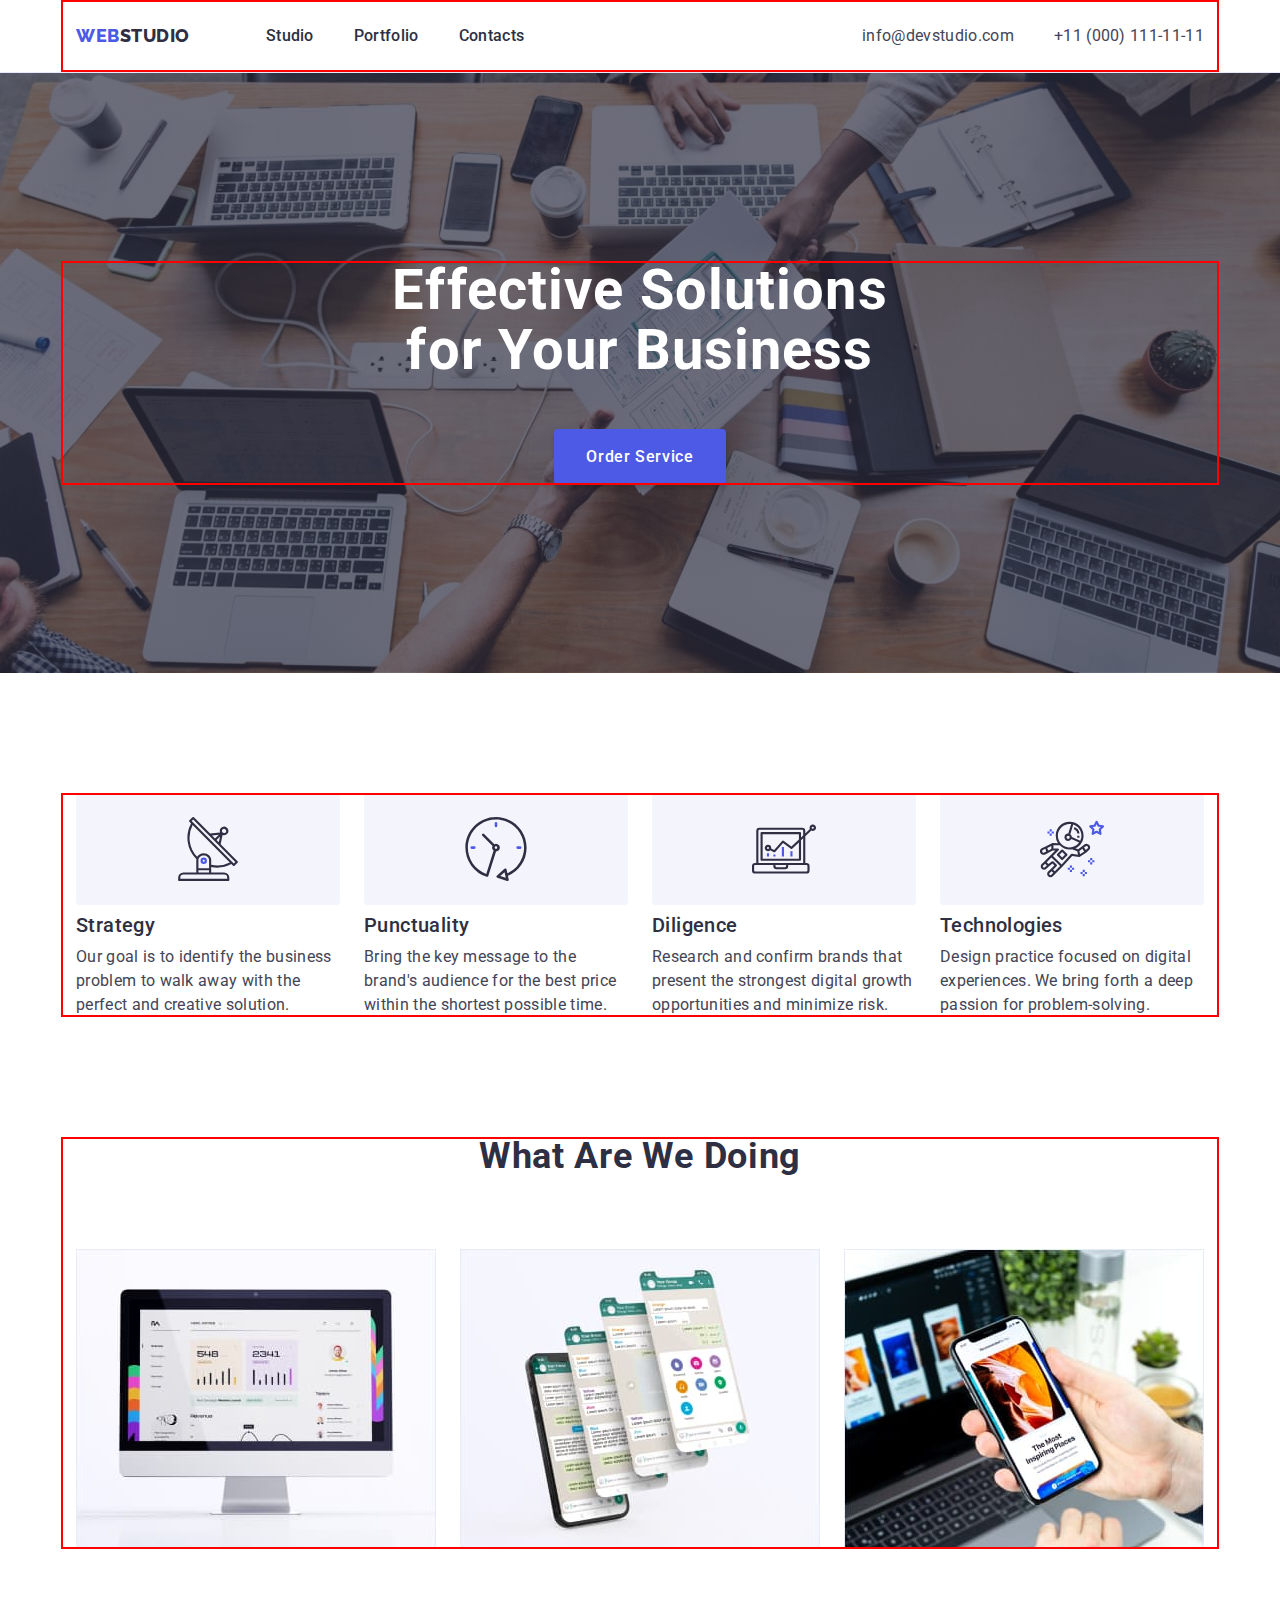
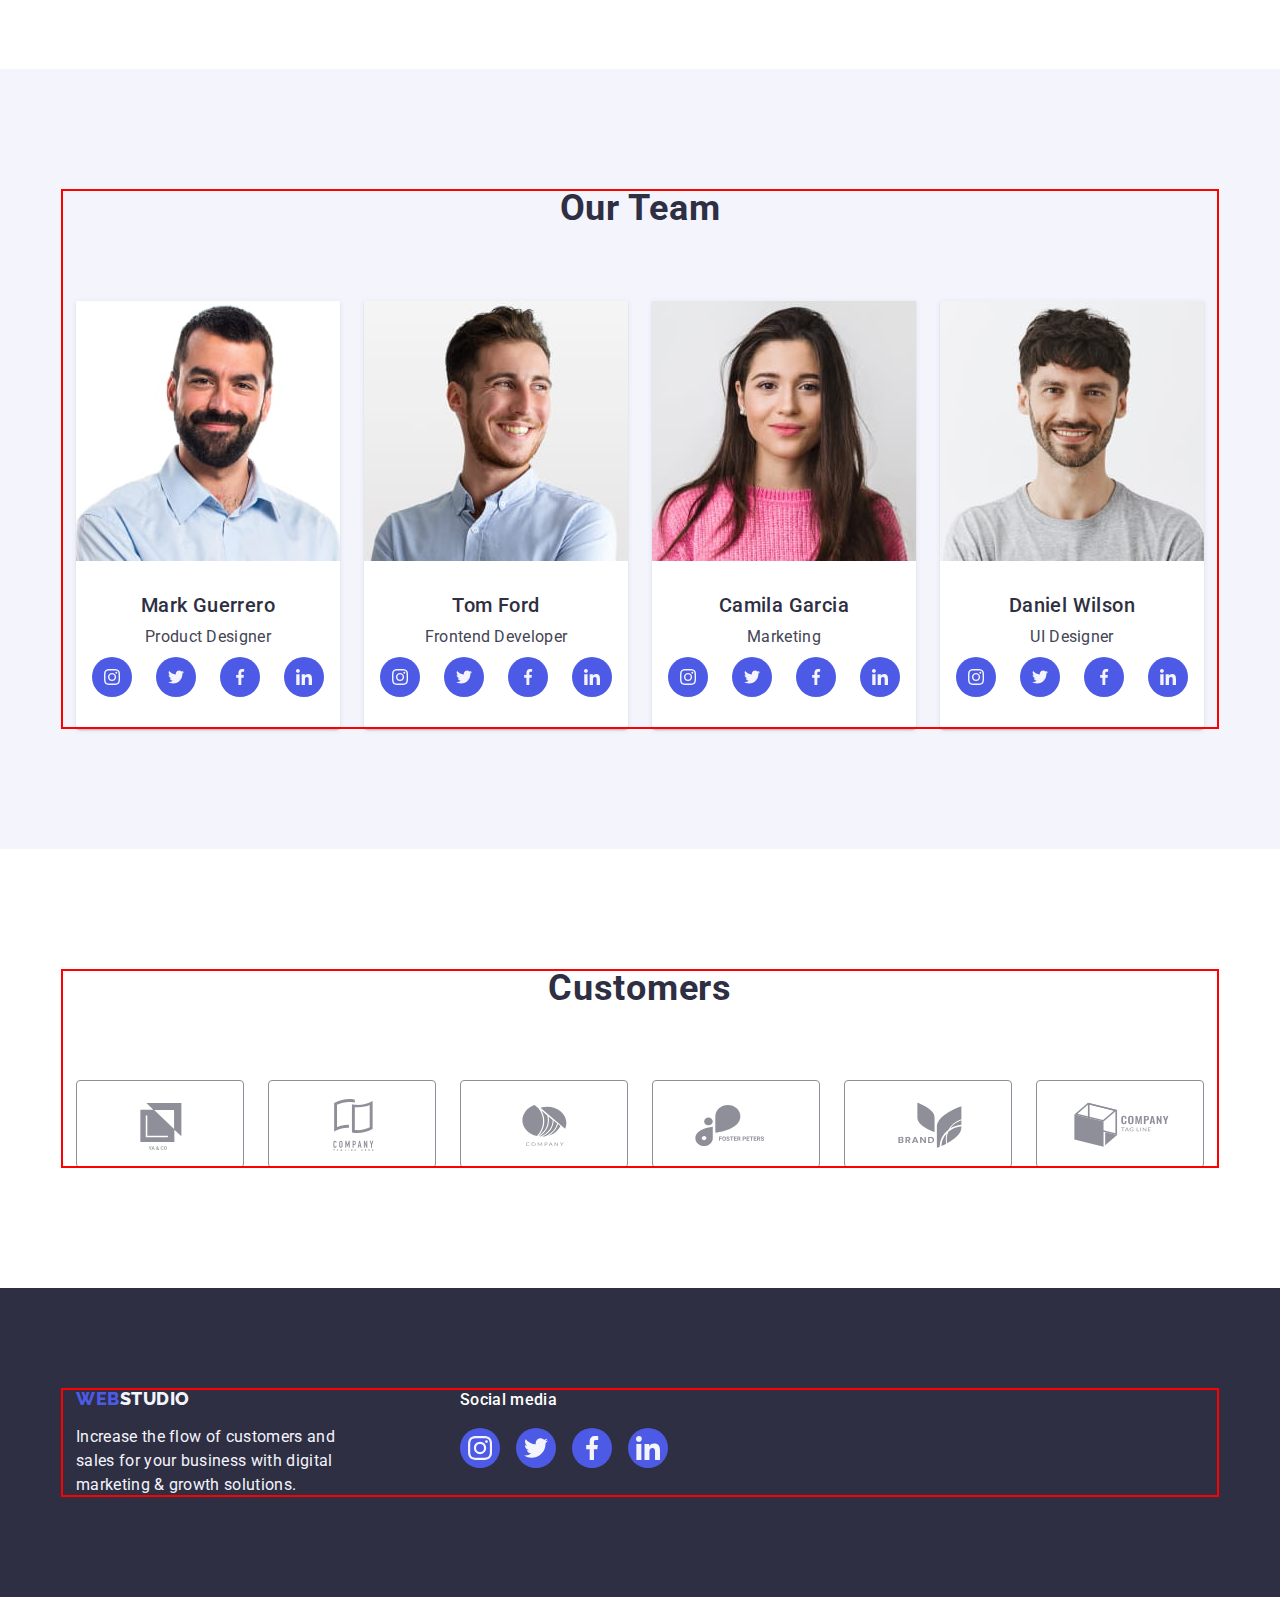
==== index.html @ 908dce65 "Initial commit" ====
<!DOCTYPE html>
<html lang="en">
  <head>
    <meta charset="UTF-8" />
    <meta http-equiv="X-UA-Compatible" content="IE=edge" />
    <meta name="viewport" content="width=device-width, initial-scale=1.0" />
    <title>WebStudio</title>
    <link
      rel="stylesheet"
      href="https://cdn.jsdelivr.net/npm/modern-normalize@1.1.0/modern-normalize.min.css"
    />
    <link rel="preconnect" href="https://fonts.googleapis.com" />
    <link rel="preconnect" href="https://fonts.gstatic.com" crossorigin />
    <link
      href="https://fonts.googleapis.com/css2?family=Raleway:wght@800&family=Roboto:wght@400;500;700;900&display=swap"
      rel="stylesheet"
    />
    <link rel="stylesheet" href="./css/styles.css" />
  </head>
  <body>
    <!-- Top line -->
    <header class="page-header">
      <div class="header-container container">
        <nav class="navigation">
          <a class="logo link" href="./index.html">
            Web<span class="logo-top">Studio</span></a
          >
          <ul class="menu list">
            <li class="menu-item">
              <a class="menu-link link" href="./index.html">Studio</a>
            </li>
            <li class="menu-item">
              <a class="menu-link link" href="./portfolio.html">Portfolio</a>
            </li>
            <li class="menu-item">
              <a class="menu-link link" href="">Contacts</a>
            </li>
          </ul>
        </nav>
        <address class="contact-info">
          <ul class="contact-list list">
            <li class="contact-list-item">
              <a class="contact-details link" href="mailto:info@devstudio.com"
                >info@devstudio.com</a
              >
            </li>
            <li class="contact-list-item">
              <a class="contact-details link" href="tel:+110001111111"
                >+11 (000) 111-11-11</a
              >
            </li>
          </ul>
        </address>
      </div>
    </header>
    <main>
      <!-- Hero -->
      <section class="hero">
        <div class="container">
          <h1 class="hero-title">Effective Solutions for Your Business</h1>
          <button class="hero-btn" type="button">Order Service</button>
        </div>
      </section>
      <!-- Studio features -->
      <section class="features">
        <div class="container">
          <h2 class="features-title visually-hidden">features of our studio</h2>
          <ul class="features-list list">
            <li class="features-item">
              <div class="icon-box">
                <svg class="features-icon" width="64" height="64">
                  <use href="./images/icon.svg#icon-antenna"></use>
                </svg>
              </div>
              <h3 class="subtitle">Strategy</h3>
              <p class="text">
                Our goal is to identify the business problem to walk away with
                the perfect and creative solution.
              </p>
            </li>
            <li class="features-item">
              <div class="icon-box">
                <svg class="features-icon" width="64" height="64">
                  <use href="./images/icon.svg#icon-clock"></use>
                </svg>
              </div>
              <h3 class="subtitle">Punctuality</h3>
              <p class="text">
                Bring the key message to the brand's audience for the best price
                within the shortest possible time.
              </p>
            </li>
            <li class="features-item">
              <div class="icon-box">
                <svg class="features-icon" width="64" height="64">
                  <use href="./images/icon.svg#icon-diagram"></use>
                </svg>
              </div>
              <h3 class="subtitle">Diligence</h3>
              <p class="text">
                Research and confirm brands that present the strongest digital
                growth opportunities and minimize risk.
              </p>
            </li>
            <li class="features-item">
              <div class="icon-box">
                <svg class="features-icon" width="64" height="64">
                  <use href="./images/icon.svg#icon-astronaut"></use>
                </svg>
              </div>
              <h3 class="subtitle">Technologies</h3>
              <p class="text">
                Design practice focused on digital experiences. We bring forth a
                deep passion for problem-solving.
              </p>
            </li>
          </ul>
        </div>
      </section>
      <!-- Work examples -->
      <section class="examples">
        <div class="container">
          <h2 class="heading">What are we doing</h2>
          <ul class="examples-list list">
            <li class="examples-item">
              <img
                class="examples-img"
                src="./images/sample1.jpg"
                alt="full-fledged multi-page website"
                width="360"
              />
            </li>
            <li class="examples-item">
              <img
                class="examples-img"
                src="./images/sample2.jpg"
                alt="messenger"
                width="360"
              />
            </li>
            <li class="examples-item">
              <img
                class="examples-img"
                src="./images/sample3.jpg"
                alt="phone app"
                width="360"
              />
            </li>
          </ul>
        </div>
      </section>
      <!-- Team -->
      <section class="team">
        <div class="container">
          <h2 class="heading">Our Team</h2>
          <ul class="team-list list">
            <li class="team-item">
              <img
                class="team-img"
                src="./images/mark.jpg"
                alt="Mark Guerrero"
                width="264"
              />
              <div class="team-member">
                <h3 class="team-title subtitle">Mark Guerrero</h3>
                <p class="team-text text">Product Designer</p>
                <ul class="socials-list list">
                  <li class="socials-item">
                    <a
                      href=""
                      class="socials-link link"
                      target="_blank"
                      rel="noopener noreferrer"
                      aria-label="instagram icon"
                    >
                      <svg class="socials-icon" width="16" height="16">
                        <use href="./images/icon.svg#icon-instagram"></use>
                      </svg>
                    </a>
                  </li>
                  <li class="socials-item">
                    <a
                      href=""
                      class="socials-link link"
                      target="_blank"
                      rel="noopener noreferrer"
                      aria-label="twitter icon"
                    >
                      <svg class="socials-icon" width="16" height="16">
                        <use href="./images/icon.svg#icon-twitter"></use>
                      </svg>
                    </a>
                  </li>
                  <li class="socials-item">
                    <a
                      href=""
                      class="socials-link link"
                      target="_blank"
                      rel="noopener noreferrer"
                      aria-label="facebook icon"
                    >
                      <svg class="socials-icon" width="16" height="16">
                        <use href="./images/icon.svg#icon-facebook"></use>
                      </svg>
                    </a>
                  </li>
                  <li class="socials-item">
                    <a
                      href=""
                      class="socials-link link"
                      target="_blank"
                      rel="noopener noreferrer"
                      aria-label="linkedin icon"
                    >
                      <svg class="socials-icon" width="16" height="16">
                        <use href="./images/icon.svg#icon-linkedin"></use>
                      </svg>
                    </a>
                  </li>
                </ul>
              </div>
            </li>
            <li class="team-item">
              <img
                class="team-img"
                src="./images/tom.jpg"
                alt="Tom Ford"
                width="264"
              />
              <div class="team-member">
                <h3 class="team-title subtitle">Tom Ford</h3>
                <p class="team-text text">Frontend Developer</p>
                <ul class="socials-list list">
                  <li class="socials-item">
                    <a
                      href=""
                      class="socials-link link"
                      target="_blank"
                      rel="noopener noreferrer"
                      aria-label="instagram icon"
                    >
                      <svg class="socials-icon" width="16" height="16">
                        <use href="./images/icon.svg#icon-instagram"></use>
                      </svg>
                    </a>
                  </li>
                  <li class="socials-item">
                    <a
                      href=""
                      class="socials-link link"
                      target="_blank"
                      rel="noopener noreferrer"
                      aria-label="twitter icon"
                    >
                      <svg class="socials-icon" width="16" height="16">
                        <use href="./images/icon.svg#icon-twitter"></use>
                      </svg>
                    </a>
                  </li>
                  <li class="socials-item">
                    <a
                      href=""
                      class="socials-link link"
                      target="_blank"
                      rel="noopener noreferrer"
                      aria-label="facebook icon"
                    >
                      <svg class="socials-icon" width="16" height="16">
                        <use href="./images/icon.svg#icon-facebook"></use>
                      </svg>
                    </a>
                  </li>
                  <li class="socials-item">
                    <a
                      href=""
                      class="socials-link link"
                      target="_blank"
                      rel="noopener noreferrer"
                      aria-label="linkedin icon"
                    >
                      <svg class="socials-icon" width="16" height="16">
                        <use href="./images/icon.svg#icon-linkedin"></use>
                      </svg>
                    </a>
                  </li>
                </ul>
              </div>
            </li>
            <li class="team-item">
              <img
                class="team-img"
                src="./images/camila.jpg"
                alt="Camila Garcia"
                width="264"
              />
              <div class="team-member">
                <h3 class="team-title subtitle">Camila Garcia</h3>
                <p class="team-text text">Marketing</p>
                <ul class="socials-list list">
                  <li class="socials-item">
                    <a
                      href=""
                      class="socials-link link"
                      target="_blank"
                      rel="noopener noreferrer"
                      aria-label="instagram icon"
                    >
                      <svg class="socials-icon" width="16" height="16">
                        <use href="./images/icon.svg#icon-instagram"></use>
                      </svg>
                    </a>
                  </li>
                  <li class="socials-item">
                    <a
                      href=""
                      class="socials-link link"
                      target="_blank"
                      rel="noopener noreferrer"
                      aria-label="twitter icon"
                    >
                      <svg class="socials-icon" width="16" height="16">
                        <use href="./images/icon.svg#icon-twitter"></use>
                      </svg>
                    </a>
                  </li>
                  <li class="socials-item">
                    <a
                      href=""
                      class="socials-link link"
                      target="_blank"
                      rel="noopener noreferrer"
                      aria-label="facebook icon"
                    >
                      <svg class="socials-icon" width="16" height="16">
                        <use href="./images/icon.svg#icon-facebook"></use>
                      </svg>
                    </a>
                  </li>
                  <li class="socials-item">
                    <a
                      href=""
                      class="socials-link link"
                      target="_blank"
                      rel="noopener noreferrer"
                      aria-label="linkedin icon"
                    >
                      <svg class="socials-icon" width="16" height="16">
                        <use href="./images/icon.svg#icon-linkedin"></use>
                      </svg>
                    </a>
                  </li>
                </ul>
              </div>
            </li>
            <li class="team-item">
              <img
                class="team-img"
                src="./images/daniel.jpg"
                alt="Daniel Wilson"
                width="264"
              />
              <div class="team-member">
                <h3 class="team-title subtitle">Daniel Wilson</h3>
                <p class="team-text text">UI Designer</p>
                <ul class="socials-list list">
                  <li class="socials-item">
                    <a
                      href=""
                      class="socials-link link"
                      target="_blank"
                      rel="noopener noreferrer"
                      aria-label="instagram icon"
                    >
                      <svg class="socials-icon" width="16" height="16">
                        <use href="./images/icon.svg#icon-instagram"></use>
                      </svg>
                    </a>
                  </li>
                  <li class="socials-item">
                    <a
                      href=""
                      class="socials-link link"
                      target="_blank"
                      rel="noopener noreferrer"
                      aria-label="twitter icon"
                    >
                      <svg class="socials-icon" width="16" height="16">
                        <use href="./images/icon.svg#icon-twitter"></use>
                      </svg>
                    </a>
                  </li>
                  <li class="socials-item">
                    <a
                      href=""
                      class="socials-link link"
                      target="_blank"
                      rel="noopener noreferrer"
                      aria-label="facebook icon"
                    >
                      <svg class="socials-icon" width="16" height="16">
                        <use href="./images/icon.svg#icon-facebook"></use>
                      </svg>
                    </a>
                  </li>
                  <li class="socials-item">
                    <a
                      href=""
                      class="socials-link link"
                      target="_blank"
                      rel="noopener noreferrer"
                      aria-label="linkedin icon"
                    >
                      <svg class="socials-icon" width="16" height="16">
                        <use href="./images/icon.svg#icon-linkedin"></use>
                      </svg>
                    </a>
                  </li>
                </ul>
              </div>
            </li>
          </ul>
        </div>
      </section>

      <!-- Customers -->
      <section class="clients">
        <div class="container">
          <h2 class="heading clients-title">Customers</h2>
          <ul class="clients-list list">
            <li class="clients-item">
              <a
                href=""
                class="clients-link"
                target="_blank"
                rel="noopener noreferrer"
              >
                <svg class="clients-icon" width="104" height="56">
                  <use href="./images/icon.svg#icon-ya-co"></use>
                </svg>
              </a>
            </li>
            <li class="clients-item">
              <a
                href=""
                class="clients-link"
                target="_blank"
                rel="noopener noreferrer"
              >
                <svg class="clients-icon" width="104" height="56">
                  <use href="./images/icon.svg#icon-tagline-here"></use>
                </svg>
              </a>
            </li>
            <li class="clients-item">
              <a
                href=""
                class="clients-link"
                target="_blank"
                rel="noopener noreferrer"
              >
                <svg class="clients-icon" width="104" height="56">
                  <use href="./images/icon.svg#icon-company"></use>
                </svg>
              </a>
            </li>
            <li class="clients-item">
              <a
                href=""
                class="clients-link"
                target="_blank"
                rel="noopener noreferrer"
              >
                <svg class="clients-icon" width="104" height="56">
                  <use href="./images/icon.svg#icon-fosters-peters"></use>
                </svg>
              </a>
            </li>
            <li class="clients-item">
              <a
                href=""
                class="clients-link"
                target="_blank"
                rel="noopener noreferrer"
              >
                <svg class="clients-icon" width="104" height="56">
                  <use href="./images/icon.svg#icon-brand"></use>
                </svg>
              </a>
            </li>
            <li class="clients-item">
              <a
                href=""
                class="clients-link"
                target="_blank"
                rel="noopener noreferrer"
              >
                <svg class="clients-icon" width="104" height="56">
                  <use href="./images/icon.svg#icon-tag-line"></use>
                </svg>
              </a>
            </li>
          </ul>
        </div>
      </section>
    </main>
    <!-- Footer -->
    <footer class="footer">
      <div class="container footer-container">
        <div class="logo-advert">
          <a class="logo link" href="./index.html"
            >Web<span class="logo-bottom">Studio</span></a
          >
          <p class="text footer-text">
            Increase the flow of customers and sales for your business with
            digital marketing & growth solutions.
          </p>
        </div>
        <div>
          <p class="social-media">Social media</p>
          <ul class="social-media-list list">
            <li class="social-media-item">
              <a
                href=""
                class="social-media-link link"
                target="_blank"
                rel="noopener noreferrer"
                aria-label="instagram icon"
              >
                <svg class="social-media-icon" width="24" height="24">
                  <use href="./images/icon.svg#icon-instagram"></use>
                </svg>
              </a>
            </li>
            <li class="social-media-item">
              <a
                href=""
                class="social-media-link link"
                target="_blank"
                rel="noopener noreferrer"
                aria-label="twitter icon"
              >
                <svg class="social-media-icon" width="24" height="24">
                  <use href="./images/icon.svg#icon-twitter"></use>
                </svg>
              </a>
            </li>
            <li class="social-media-item">
              <a
                href=""
                class="social-media-link link"
                target="_blank"
                rel="noopener noreferrer"
                aria-label="facebook icon"
              >
                <svg class="social-media-icon" width="24" height="24">
                  <use href="./images/icon.svg#icon-facebook"></use>
                </svg>
              </a>
            </li>
            <li class="social-media-item">
              <a
                href=""
                class="social-media-link link"
                target="_blank"
                rel="noopener noreferrer"
                aria-label="linkedin icon"
              >
                <svg class="social-media-icon" width="24" height="24">
                  <use href="./images/icon.svg#icon-linkedin"></use>
                </svg>
              </a>
            </li>
          </ul>
        </div>
      </div>
    </footer>
  </body>
</html>
---- css/styles.css ----
/* Цвета */
/* основной цвет текста #434455 */
/* вторичный цвет текса #2E2F42 */
/* акцент   #4D5AE5 */
/* вторичный акцент #404BBF */
/* белый основной #F4F4FD */
/* белый вторичный #FFFFFF */
/* цвет фона страницы основной #FFFFFF */
/* цвет фона страницы вторичный #F4F4FD */

:root {
  /* ===Font=== */
  --primary-font: 'Roboto', sans-serif;
  --secondary-font: 'Raleway', sans-serif;
  /* ===Color=== */
  --primary-text-color: #434455;
  --secondary-text-color: #2e2f42;
  --primary-accent-color: #4d5ae5;
  --secondary-accent-color: #404bbf;
  --primary-white-color: #f4f4fd;
  --secondary-white-color: #ffffff;
  --primary-bgc: #ffffff;
  --secondary-bgc: #f4f4fd;
  --hero-bgc: #2e2f42;
  --border-main: #e7e9fc;
  --border-gray: #8e8f99;
  --bgc-icon-footer: #31d0aa;
}

/* ================= Resetting styles =================== */

h1,
h2,
h3,
p {
  margin-top: 0;
  margin-bottom: 0;
}

ul {
  margin-top: 0;
  margin-bottom: 0;
  padding-left: 0;
}

img {
  display: block;
}

.list {
  list-style: none;
}

.link {
  text-decoration: none;
}
/* =================/Resetting styles==================== */

/* =================== COMPONENTS ======================= */

.logo {
  display: inline-block;

  font-family: var(--secondary-font);
  text-transform: uppercase;
  font-weight: 800;
  font-size: 18px;
  line-height: 1.17;
  letter-spacing: 0.03em;
  color: var(--primary-accent-color);

  margin-right: 76px;
}

.heading {
  font-size: 36px;
  line-height: 1.11;
  text-align: center;
  letter-spacing: 0.02em;
  text-transform: capitalize;
  color: var(--secondary-text-color);

  margin-bottom: 72px;
}

.subtitle {
  font-weight: 500;
  font-size: 20px;
  line-height: 1.2;
  letter-spacing: 0.02em;
  color: var(--secondary-text-color);
  margin-bottom: 8px;
}

.text {
  font-size: 16px;
  line-height: 1.5;
  letter-spacing: 0.02em;
  color: var(--primary-text-color);
}

.container {
  width: 1158px;
  padding-left: 15px;
  padding-right: 15px;
  margin-left: auto;
  margin-right: auto;

  outline: 2px solid red;
  outline-offset: -2px;
}

.visually-hidden {
  position: absolute;
  width: 1px;
  height: 1px;
  margin: -1px;
  border: 0;
  padding: 0;

  white-space: nowrap;
  clip-path: inset(100%);
  clip: rect(0 0 0 0);
  overflow: hidden;
}

.team-member {
  /* padding: 32px 16px; */
  padding: 32px 0;
  border-radius: 0px 0px 4px 4px;
}

/* =================== /COMPONENTS ======================== */

body {
  font-family: var(--primary-font);
  background-color: var(--primary-bgc);
  color: var(--primary-text-color);
}

/**
                                                   |============================
                                                   | Main-page
                                                   |============================
                                                 */

/* ===================== Top line ======================== */
.page-header {
  border-bottom: 1px solid var(--border-main);
  box-shadow: 0px 2px 1px rgba(46, 47, 66, 0.08),
    0px 1px 1px rgba(46, 47, 66, 0.16), 0px 1px 6px rgba(46, 47, 66, 0.08);
}

.logo-top {
  color: var(--secondary-text-color);
}

.menu-link {
  display: block;
  padding-top: 24px;
  padding-bottom: 24px;

  font-weight: 500;
  font-size: 16px;
  line-height: 1.5;
  letter-spacing: 0.02em;
  color: var(--secondary-text-color);
}

.menu-link:hover,
.menu-link:focus {
  color: var(--secondary-accent-color);
}

.contact-info {
  font-style: normal;
  margin-left: auto;
}

.contact-details {
  display: block;
  padding-top: 24px;
  padding-bottom: 24px;

  font-size: 16px;
  line-height: 1.5;
  letter-spacing: 0.02em;
  color: var(--primary-text-color);
}

.contact-details:hover,
.contact-details:focus {
  color: var(--secondary-accent-color);
}

.header-container {
  display: flex;
  align-items: center;
}

.navigation {
  display: flex;
  align-items: center;
}

.menu {
  display: flex;
  gap: 40px;
}

.contact-list {
  display: flex;
  gap: 40px;
}

/* ================== /Top line ====================== */

/* ====================== Hero ======================= */

.hero {
  background-color: var(--hero-bgc);
  background-image: linear-gradient(
      rgba(46, 47, 66, 0.7),
      rgba(46, 47, 66, 0.7)
    ),
    url(../images/hero-background/hero-background.jpg);
  background-position: center;
  background-repeat: no-repeat;
  background-size: cover;
  padding-top: 188px;
  padding-bottom: 188px;
  max-width: 1440px;
  margin-left: auto;
  margin-right: auto;
}

.hero-title {
  max-width: 496px;
  margin-right: auto;
  margin-left: auto;
  margin-bottom: 48px;

  font-size: 56px;
  line-height: 1.07;
  text-align: center;
  letter-spacing: 0.02em;
  color: var(--secondary-white-color);
}

.hero-btn {
  display: block;
  margin-left: auto;
  margin-right: auto;
  min-width: 169px;
  height: 56px;
  padding: 16px 32px;
  border: none;
  border-radius: 4px;
  box-shadow: 0px 4px 4px rgba(0, 0, 0, 0.15);

  font-family: inherit;
  font-weight: 500;
  font-size: 16px;
  line-height: 1.5;
  letter-spacing: 0.04em;

  color: var(--secondary-white-color);
  background-color: var(--primary-accent-color);
  cursor: pointer;
}

.hero-btn:hover,
.hero-btn:focus {
  background-color: var(--secondary-accent-color);
}

/* ===================== /Hero ========================= */

/* ==================== Studio features ================ */
.features {
  padding-top: 120px;
  padding-bottom: 120px;
}

.features-list {
  display: flex;
  flex-wrap: wrap;
  gap: 24px;
}

.features-item {
  display: block;
  width: calc((100% - 72px) / 4);
}

.icon-box {
  display: flex;
  background-color: var(--primary-white-color);
  border-radius: 4px;
  margin-bottom: 8px;
  width: 264px;
  height: 112px;
  align-items: center;
  justify-content: center;
}
/* =================== /Studio features ================ */

/* =================== Work examples =================== */

.examples {
  padding-bottom: 120px;
}

.examples-list {
  display: flex;
  flex-wrap: wrap;
  gap: 24px;
}

.examples-item {
  width: calc((100% - 48px) / 3);
}

/* ================== /Work examples =================== */

/* ====================== Team ========================= */

.team {
  background-color: var(--secondary-bgc);
  padding-bottom: 120px;
  padding-top: 120px;
}

.team-list {
  display: flex;
  flex-wrap: wrap;
  gap: 24px;
}

.team-item {
  width: calc((100% - 72px) / 4);
  background-color: var(--primary-bgc);
  box-shadow: 0px 1px 6px rgba(46, 47, 66, 0.08),
    0px 1px 1px rgba(46, 47, 66, 0.16), 0px 2px 1px rgba(46, 47, 66, 0.08);
  border-radius: 0px 0px 4px 4px;
}

.team-title {
  text-align: center;
}

.team-text {
  text-align: center;
  margin-bottom: 8px;
}

.socials-list {
  display: flex;
  justify-content: center;
  gap: 24px;
}

.socials-item {
  display: flex;
  width: 40px;
  height: 40px;
}

.socials-link {
  /* width: 40px;
  height: 40px; */
  width: 100%;
  height: 100%;
  background-color: var(--primary-accent-color);
  color: var(--primary-white-color);
  border-radius: 50%;
  display: flex;
  justify-content: center;
  align-items: center;
}

.socials-link:hover,
.socials-link:focus {
  background-color: var(--secondary-accent-color);
}

.socials-icon {
  fill: currentColor;
}

/* ====================== /Team ======================== */

/* ==================== Customers ====================== */
.clients {
  padding-top: 120px;
  padding-bottom: 120px;
}

/* ДЛЯ АВТОПРОВЕРКИ (в heading 1.11)*/
.clients-title {
  line-height: 1.1;
}

.clients-list {
  display: flex;
  flex-wrap: wrap;
  gap: 24px;
}

.clients-item {
  display: flex;
  width: calc((100% - 120px) / 6);
  height: 88px;
  justify-content: center;
}

.clients-link {
  display: flex;
  border: 1px solid var(--border-gray);
  border-radius: 4px;
  color: var(--border-gray);
  justify-content: center;
  align-items: center;
  width: 100%;
  height: 100%;
}

.clients-link:hover,
.clients-link:focus {
  border-color: var(--secondary-accent-color);
  color: var(--secondary-accent-color);
}

.clients-icon {
  fill: currentColor;
}

/* ==================== Customers ====================== */

/* ================== Footer ========================= */
.footer {
  background-color: var(--secondary-text-color);
  padding-top: 100px;
  padding-bottom: 100px;
}
.footer-container {
  display: flex;
  align-items: baseline;
  /* Для автопроверки */
  gap: 120px;
}

/* .logo-advert {
  margin-right: 120px;
} */

.logo-bottom {
  color: var(--primary-white-color);
}

.footer .logo {
  margin-bottom: 16px;
  margin-right: 0;
}
.footer-text {
  color: var(--primary-white-color);
  width: 264px;
}

.social-media {
  font-weight: 500;
  font-size: 16px;
  line-height: 1.5;
  letter-spacing: 0.02em;
  color: var(--primary-bgc);
  margin-bottom: 16px;
}

.social-media-list {
  display: flex;
  justify-content: center;
  gap: 16px;
}

.social-media-item {
  display: flex;
  width: 40px;
  height: 40px;
}

.social-media-link {
  display: flex;
  width: 100%;
  height: 100%;
  background-color: var(--primary-accent-color);
  color: var(--primary-white-color);
  border-radius: 50%;
  justify-content: center;
  align-items: center;
}

.social-media-link:hover,
.social-media-link:focus {
  background-color: var(--bgc-icon-footer);
}

.social-media-icon {
  fill: currentColor;
}

/* ================= /Footer ======================= */

/**
                                               |============================
                                               | Portfolio-page
                                               |============================
                                             */

/* ==================== Our projects ================ */

.projects {
  padding-top: 96px;
  padding-bottom: 120px;
}

.filters {
  display: flex;
  justify-content: center;
  margin-bottom: 72px;
  gap: 24px;
}

.filters-btn {
  display: block;
  padding: 12px 24px;
  border: 1px solid var(--border-main);
  border-radius: 4px;

  font-family: inherit;
  font-weight: 500;
  font-size: 16px;
  line-height: 1.5;
  letter-spacing: 0.04em;
  color: var(--primary-accent-color);
  background-color: var(--primary-white-color);
  cursor: pointer;
}

.filters-btn:hover,
.filters-btn:focus {
  color: var(--secondary-white-color);
  background-color: var(--secondary-accent-color);
  border: 1px solid transparent;
  box-shadow: 0px 3px 1px rgba(0, 0, 0, 0.1), 0px 2px 1px rgba(0, 0, 0, 0.08),
    0px 2px 2px rgba(0, 0, 0, 0.12);
}

.projects-link > .text {
  color: var(--primary-text-color);
}

.projects-list {
  display: flex;
  flex-wrap: wrap;
  column-gap: 24px;
  row-gap: 48px;
}

.projects-list-item {
  width: calc((100% - 48px) / 3);
}

.projects-link {
  display: block;
}
.projects-link:hover,
.projects-link:focus {
  box-shadow: 0px 1px 6px rgba(46, 47, 66, 0.08),
    0px 1px 1px rgba(46, 47, 66, 0.16), 0px 2px 1px rgba(46, 47, 66, 0.08);
}
.project-name {
  border: 1px solid var(--border-main);
  border-top: none;
  padding: 32px 16px;
}
/* ==================== /Our projects ================ */
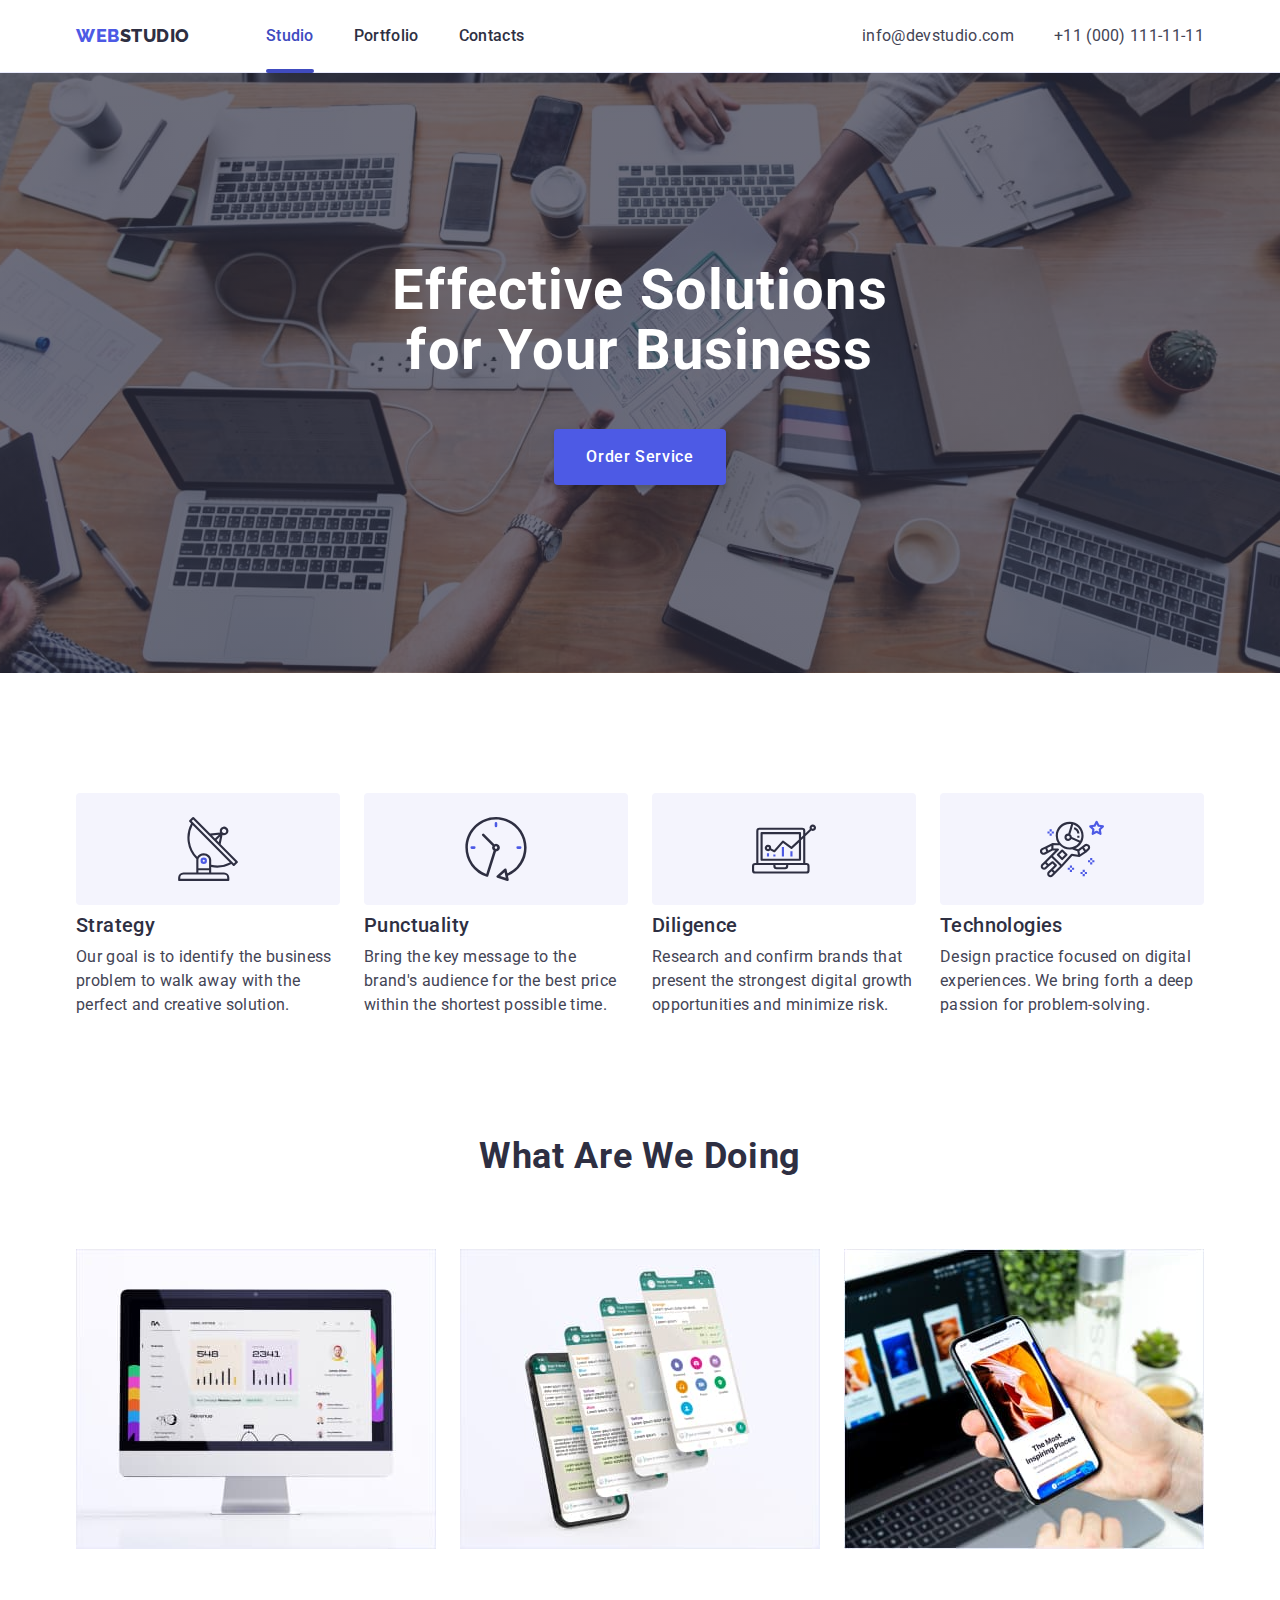
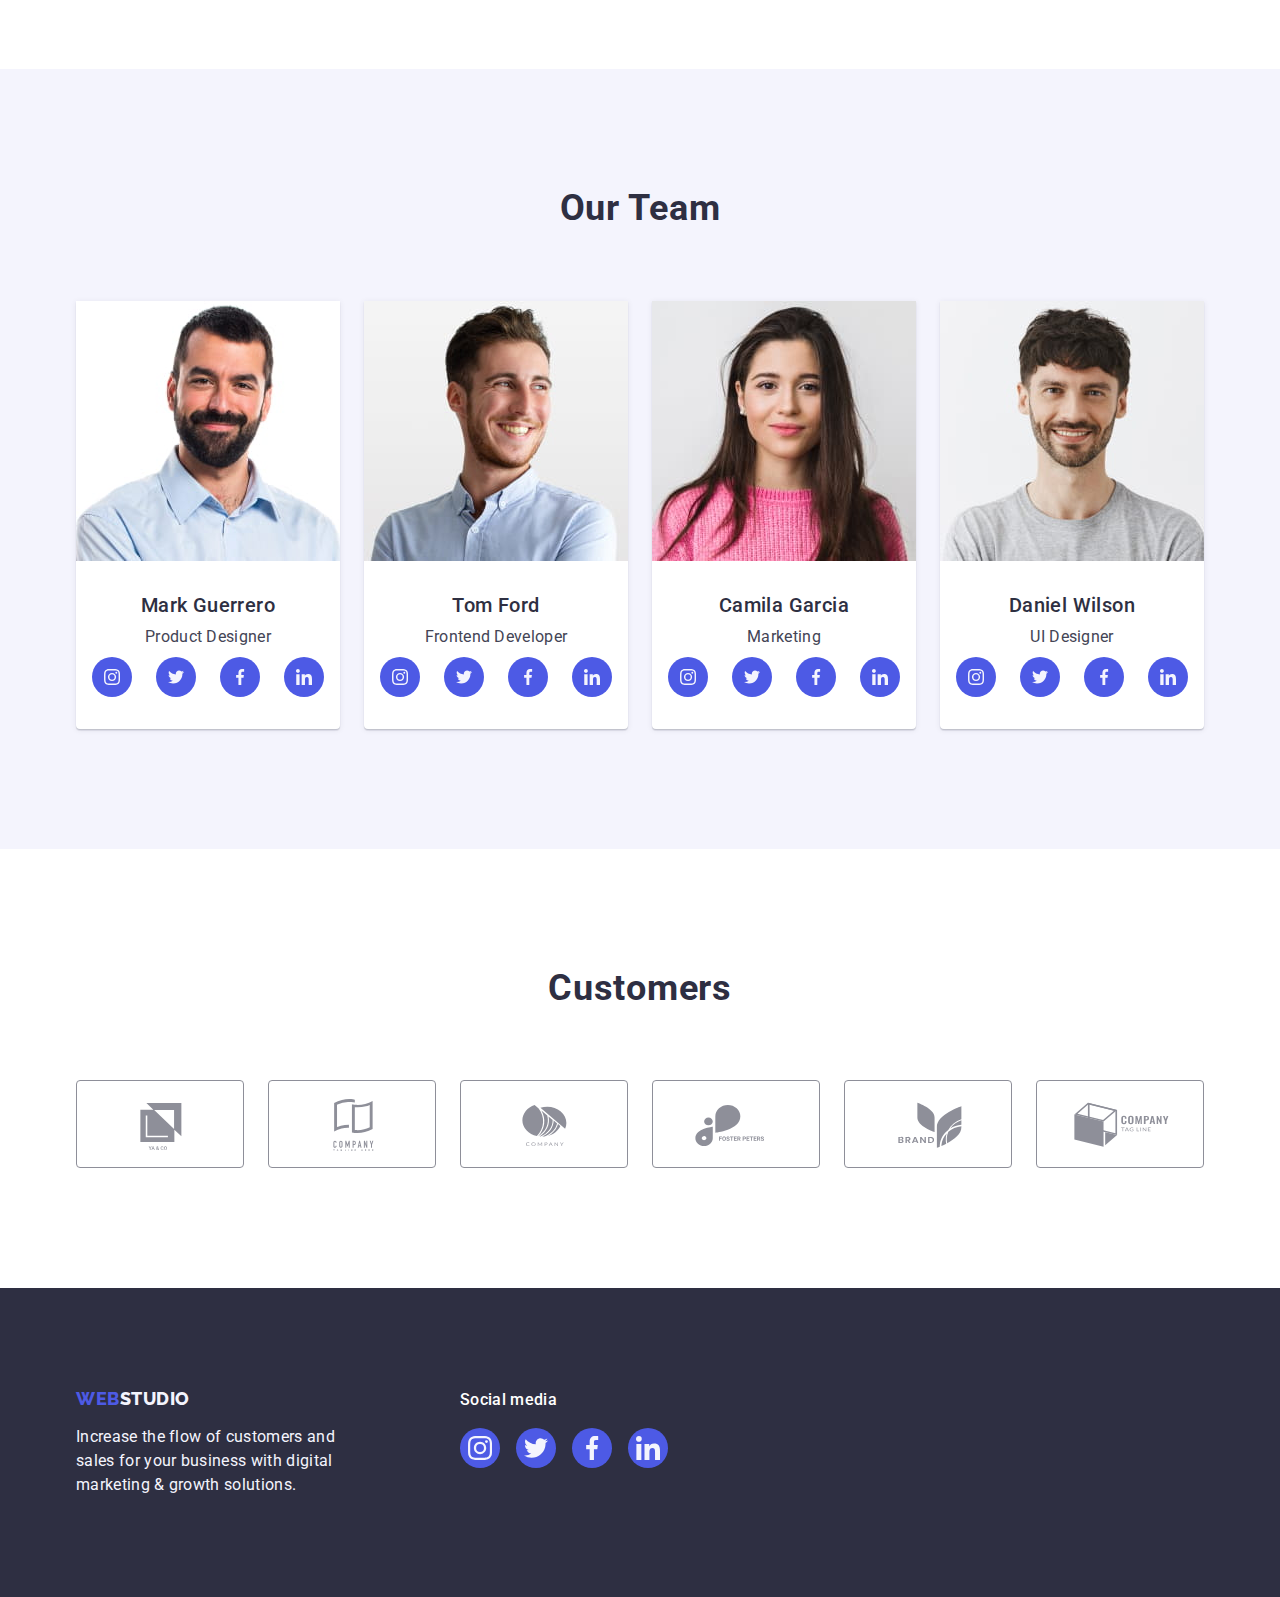
==== commit b4218279: "Added underline current page link" ====
--- a/index.html
+++ b/index.html
@@ -27,7 +27,7 @@
           >
           <ul class="menu list">
             <li class="menu-item">
-              <a class="menu-link link" href="./index.html">Studio</a>
+              <a class="menu-link current link" href="./index.html">Studio</a>
             </li>
             <li class="menu-item">
               <a class="menu-link link" href="./portfolio.html">Portfolio</a>
--- a/css/styles.css
+++ b/css/styles.css
@@ -106,8 +106,8 @@
   margin-left: auto;
   margin-right: auto;
 
-  outline: 2px solid red;
-  outline-offset: -2px;
+  /* outline: 2px solid red;
+  outline-offset: -2px; */
 }
 
 .visually-hidden {
@@ -156,6 +156,8 @@
 }
 
 .menu-link {
+  position: relative;
+
   display: block;
   padding-top: 24px;
   padding-bottom: 24px;
@@ -167,6 +169,24 @@
   color: var(--secondary-text-color);
 }
 
+.menu-link::after {
+  content: '';
+  display: block;
+  position: absolute;
+  bottom: -1px;
+  left: 0;
+
+  width: 100%;
+  height: 4px;
+  border-radius: 2px;
+}
+
+.menu-link.current::after {
+  background-color: var(--secondary-accent-color);
+}
+.menu-link.current {
+  color: var(--secondary-accent-color);
+}
 .menu-link:hover,
 .menu-link:focus {
   color: var(--secondary-accent-color);
